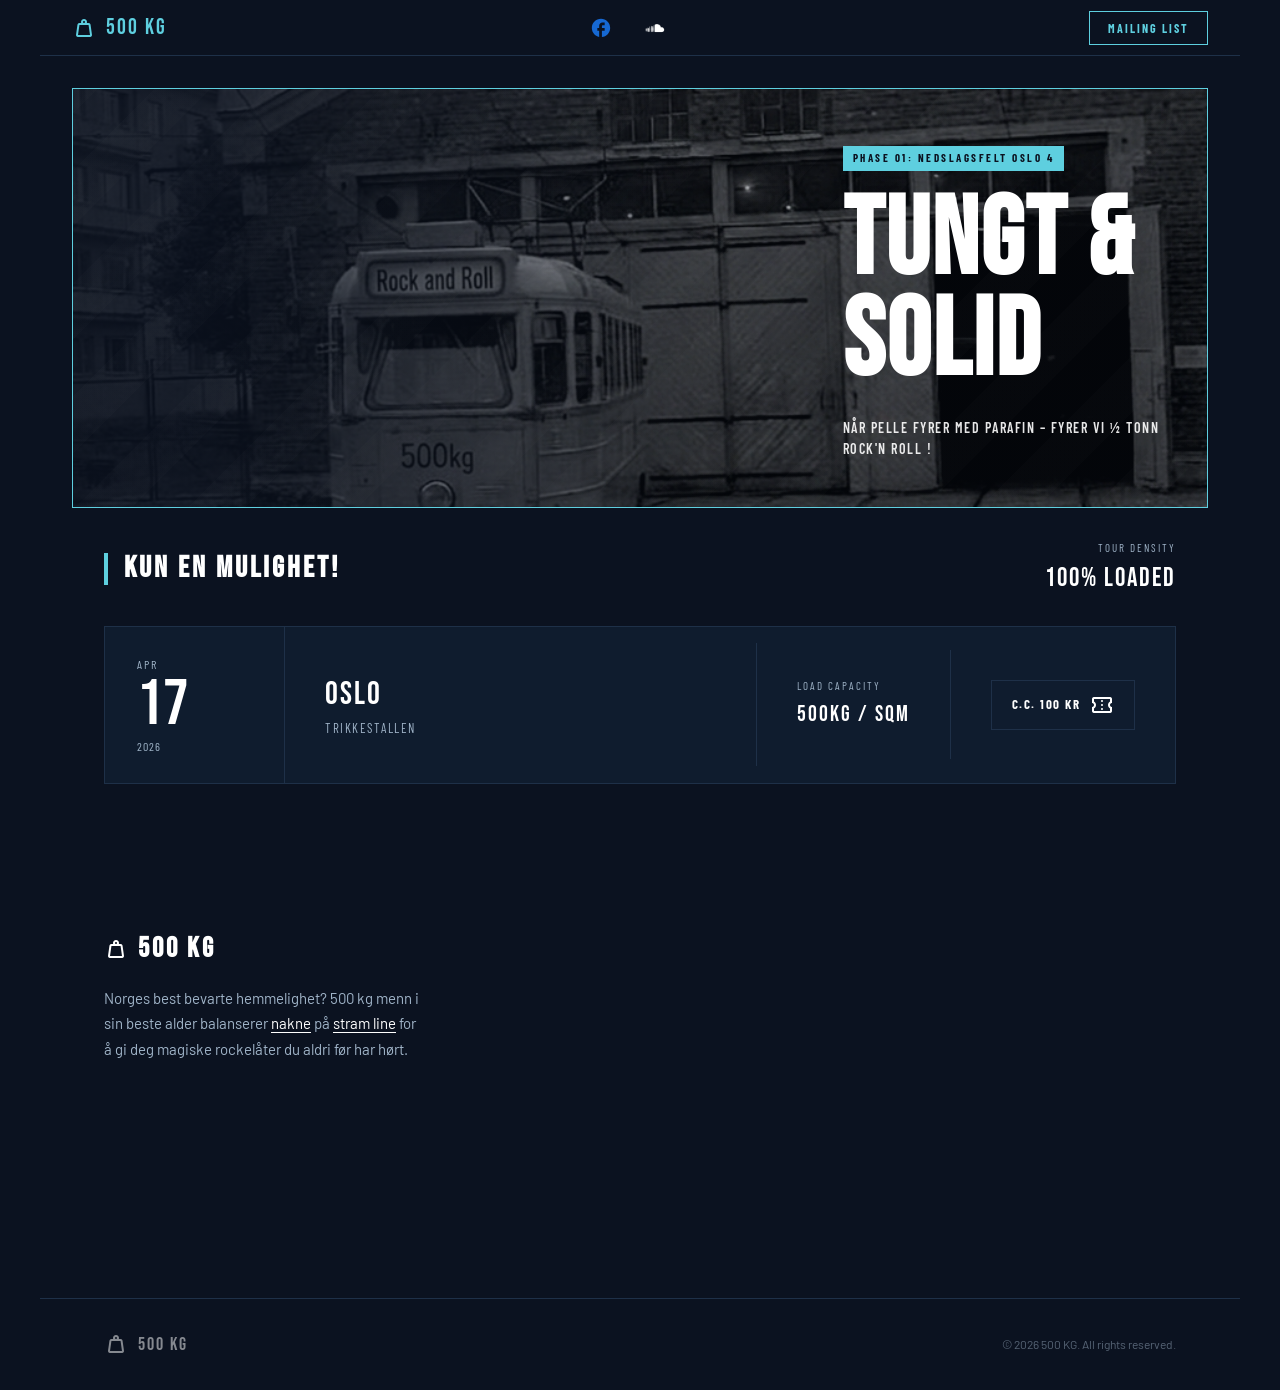
==== public/index.html @ 01663d3d "Første odernlige oppdatering" ====
<!DOCTYPE html>
<html lang="no">

<head>
    <meta charset="UTF-8" />
    <meta name="viewport" content="width=device-width, initial-scale=1.0" />
    <title>500 KG</title>
    <link rel="preconnect" href="https://fonts.googleapis.com" />
    <link rel="preconnect" href="https://fonts.gstatic.com" crossorigin />
    <link
        href="https://fonts.googleapis.com/css2?family=Bebas+Neue&family=Barlow+Condensed:wght@400;600;700&family=Barlow:wght@400;600&display=swap"
        rel="stylesheet" />
    <link
        href="https://fonts.googleapis.com/css2?family=Material+Symbols+Outlined:wght,FILL@100..700,0..1&amp;display=swap"
        rel="stylesheet" />
    <link
        href="https://fonts.googleapis.com/css2?family=Material+Symbols+Outlined:wght,FILL@100..700,0..1&amp;display=swap"
        rel="stylesheet" />
    <link rel="stylesheet" href="styles.css" />
</head>

<body>
    <div class="container">

        <!-- NAV -->
        <nav>
            <a href="#" class="nav-logo">
                <span class="material-symbols-outlined text-4xl font-black text-primary">weight</span>
                500 KG
            </a>

            <ul class="nav-links">
                <li><a href="https://fb.me/e/9AkBjSHgN" alt="Se arrangementet på facebook"><img
                            src="images/facebook.svg" alt="Facebook"></a></li>
                <li><a href="https://soundcloud.com/500kg-752015410?utm_source=clipboard&utm_medium=text&utm_campaign=social_sharing"
                        alt="Besøk oss på Soundcloud"></a><img src="images/soundcloud-icon.png" alt="Soundcloud"></a>
                </li>

            </ul>

            <a href="#mailing" class="btn-mailing">Mailing List</a>
        </nav>

        <!-- HERO -->
        <section class="hero">
            <div
                class="hero-bg  absolute inset-0 grayscale opacity-50 transition-transform duration-700 group-hover:scale-105">
            </div>
            <div class="hero-content">
                <div class="hero-tag">Phase 01: Nedslagsfelt Oslo 4</div>
                <h1>Tungt &amp;<br>Solid</h1>
                <p class="hero-sub">
                    Når Pelle fyrer med parafin – fyrer vi ½ tonn<br>
                    rock'n roll !
                </p>
            </div>
        </section>

        <!-- UPCOMING IMPACTS -->
        <section class="upcoming" id="tour">
            <div class="upcoming-header">
                <h2>Kun en mulighet!</h2>
                <div class="tour-density">
                    <div class="label">Tour Density</div>
                    <div class="value">100% Loaded</div>
                </div>
            </div>

            <div class="event-card">
                <div class="event-date">
                    <div class="month">APR</div>
                    <div class="day">17</div>
                    <div class="year">2026</div>
                </div>

                <div class="event-venue">
                    <div class="city">Oslo</div>
                    <div class="location">Trikkestallen</div>
                </div>

                <div class="event-capacity">
                    <div class="cap-label">Load Capacity</div>
                    <div class="cap-value">500KG / SQM</div>
                </div>

                <div class="event-ticket">
                    <a href="#" class="btn-ticket">
                        C.C. 100 KR
                        <span class="material-symbols-outlined">confirmation_number</span>
                    </a>
                </div>
            </div>
        </section>


        <!-- ABOUT -->
        <section class="about" id="music">
            <div class="about-text">
                <h2>
                    <span class="material-symbols-outlined text-4xl font-black text-primary">weight</span>
                    500 KG
                </h2>
                <p>
                    Norges best bevarte hemmelighet? 500 kg menn i sin beste alder balanserer
                    <a class="underline decoration-1"
                        href="https://soundcloud.com/500kg-752015410/naken-promo-4?in=500kg-752015410/sets/500kg-promo">nakne</a>
                    på
                    <a class="underline decoration-1"
                        href="https://soundcloud.com/500kg-752015410/stram-line-promo-5?in=500kg-752015410/sets/500kg-promo">stram
                        line</a>
                    for å gi deg magiske rockelåter du aldri før har hørt.
                </p>
            </div>

            <div class="soundcloud-embed">
                <iframe width="100%" height="300" scrolling="no" frameborder="no" allow="autoplay"
                    src="https://w.soundcloud.com/player/?url=https%3A//api.soundcloud.com/playlists/soundcloud%253Aplaylists%253A2199288764&color=%2354A0C2&auto_play=false&hide_related=false&show_comments=true&show_user=true&show_reposts=false&show_teaser=true&visual=true">
                </iframe>
            </div>
        </section>


        <!-- FOOTER -->
        <footer>
            <div class="footer-logo">
                <span class="material-symbols-outlined text-4xl font-black text-primary">weight</span>
                500 KG
            </div>
            <p>&copy; 2026 500 KG. All rights reserved.</p>
        </footer>

    </div>
</body>

</html>
---- public/styles.css ----
.container {
    max-width: 1200px;
    margin: 0 auto;
}

*,
*::before,
*::after {
    box-sizing: border-box;
    margin: 0;
    padding: 0;
}

:root {
    --bg: #0b1220;
    --bg2: #0e1828;
    --accent: #5ecfdf;
    --text: #ffffff;
    --muted: #a0b4c8;
    --border: #1e3048;
    --card-bg: #0f1c2e;
}

body {
    background-color: var(--bg);
    color: var(--text);
    font-family: 'Barlow', sans-serif;
    font-size: 16px;
    line-height: 1.5;
}

/* ── NAV ── */
nav {
    display: flex;
    align-items: center;
    justify-content: space-between;
    padding: 0 32px;
    height: 56px;
    background: var(--bg);
    border-bottom: 1px solid var(--border);
    position: sticky;
    top: 0;
    z-index: 100;
}

.nav-logo {
    display: flex;
    align-items: center;
    gap: 10px;
    font-family: 'Bebas Neue', sans-serif;
    font-size: 22px;
    letter-spacing: 2px;
    color: var(--accent);
    text-decoration: none;
}

.nav-logo svg {
    width: 22px;
    height: 22px;
    fill: var(--accent);
}

.nav-links {
    display: flex;
    gap: 32px;
    list-style: none;
    align-items: center;
}

.nav-links img {
    height: 22px;
    width: auto;
    display: block;
}

.nav-links a {
    color: var(--text);
    text-decoration: none;
    font-family: 'Barlow Condensed', sans-serif;
    font-weight: 600;
    font-size: 13px;
    letter-spacing: 2px;
    text-transform: uppercase;
    opacity: 0.85;
    transition: opacity 0.2s;
}

.nav-links a:hover {
    opacity: 1;
}

.btn-mailing {
    font-family: 'Barlow Condensed', sans-serif;
    font-weight: 700;
    font-size: 12px;
    letter-spacing: 2px;
    text-transform: uppercase;
    color: var(--accent);
    border: 1.5px solid var(--accent);
    background: transparent;
    padding: 7px 18px;
    cursor: pointer;
    transition: background 0.2s, color 0.2s;
    text-decoration: none;
}

.btn-mailing:hover {
    background: var(--accent);
    color: var(--bg);
}

/* ── HERO ── */
.hero {
    position: relative;
    margin: 32px;
    border: 1.5px solid var(--accent);
    overflow: hidden;
    min-height: 420px;
    display: flex;
    align-items: flex-end;
    justify-content: flex-end;
}

.hero-bg {
    position: absolute;
    inset: 0;
    background:
        linear-gradient(to right, rgba(11, 18, 32, 0.85) 10%, rgba(11, 18, 32, 0.3) 55%),
        url('images/oie_SEh1Wg2NBtnI.png') center/cover no-repeat;
    background-color: #1a2a3a;
}

/* Fallback gradient when no image is present */
.hero-bg::after {
    content: '';
    position: absolute;
    inset: 0;
    background: repeating-linear-gradient(-45deg,
            transparent,
            transparent 40px,
            rgba(255, 255, 255, 0.01) 40px,
            rgba(255, 255, 255, 0.01) 80px);
}

.hero-content {
    position: relative;
    z-index: 1;
    padding: 48px;


}

.hero-tag {
    display: inline-block;
    background: var(--accent);
    color: var(--bg);
    font-family: 'Barlow Condensed', sans-serif;
    font-weight: 700;
    font-size: 11px;
    letter-spacing: 2.5px;
    text-transform: uppercase;
    padding: 4px 10px;
    margin-bottom: 20px;
}

.hero h1 {
    font-family: 'Bebas Neue', sans-serif;
    font-size: clamp(64px, 9vw, 110px);
    line-height: 0.92;
    letter-spacing: 2px;
    text-transform: uppercase;
    margin-bottom: 24px;
}

.hero-sub {
    font-family: 'Barlow Condensed', sans-serif;
    font-weight: 600;
    font-size: 14px;
    letter-spacing: 1.5px;
    text-transform: uppercase;
    max-width: 440px;
    line-height: 1.5;
    opacity: 0.9;
}

/* ── ABOUT ── */
.about {
    display: grid;
    grid-template-columns: 1fr 1fr;
    gap: 48px;
    padding: 64px;
}

.about-text h2 {
    display: flex;
    align-items: center;
    gap: 10px;
    font-family: 'Bebas Neue', sans-serif;
    font-size: 28px;
    letter-spacing: 3px;
    margin-bottom: 16px;
}

.about-text h2 svg {
    width: 22px;
    height: 22px;
    fill: var(--accent);
}

.about-text p {
    color: var(--muted);
    font-size: 15px;
    line-height: 1.7;
    max-width: 320px;
}

.about-text a {
    color: var(--text);
    text-decoration: underline;
    text-underline-offset: 3px;
}

.soundcloud-embed {
    width: 100%;
    overflow: hidden;
}

/* ── UPCOMING ── */
.upcoming {
    padding: 0 64px 80px;
}

.upcoming-header {
    display: flex;
    align-items: center;
    justify-content: space-between;
    margin-bottom: 28px;
}

.upcoming-header h2 {
    display: flex;
    align-items: center;
    gap: 16px;
    font-family: 'Bebas Neue', sans-serif;
    font-size: 30px;
    letter-spacing: 3px;
    text-transform: uppercase;
}

.upcoming-header h2::before {
    content: '';
    display: block;
    width: 4px;
    height: 32px;
    background: var(--accent);
}

.tour-density {
    text-align: right;
}

.tour-density .label {
    font-family: 'Barlow Condensed', sans-serif;
    font-size: 11px;
    letter-spacing: 2px;
    text-transform: uppercase;
    color: var(--muted);
    margin-bottom: 2px;
}

.tour-density .value {
    font-family: 'Bebas Neue', sans-serif;
    font-size: 26px;
    letter-spacing: 2px;
    color: var(--text);
}

/* ── EVENT CARD ── */
.event-card {
    display: grid;
    grid-template-columns: 180px 1fr auto auto;
    align-items: center;
    border: 1px solid var(--border);
    background: var(--card-bg);
}

.event-date {
    padding: 28px 32px;
    border-right: 1px solid var(--border);
}

.event-date .month {
    font-family: 'Barlow Condensed', sans-serif;
    font-size: 12px;
    letter-spacing: 2px;
    text-transform: uppercase;
    color: var(--muted);
}

.event-date .day {
    font-family: 'Bebas Neue', sans-serif;
    font-size: 64px;
    line-height: 1;
    letter-spacing: 0;
}

.event-date .year {
    font-family: 'Barlow Condensed', sans-serif;
    font-size: 12px;
    letter-spacing: 1px;
    color: var(--muted);
}

.event-venue {
    padding: 28px 40px;
    border-right: 1px solid var(--border);
}

.event-venue .city {
    font-family: 'Bebas Neue', sans-serif;
    font-size: 32px;
    letter-spacing: 2px;
}

.event-venue .location {
    font-family: 'Barlow Condensed', sans-serif;
    font-size: 13px;
    letter-spacing: 1.5px;
    text-transform: uppercase;
    color: var(--muted);
}

.event-capacity {
    padding: 28px 40px;
    border-right: 1px solid var(--border);
}

.event-capacity .cap-label {
    font-family: 'Barlow Condensed', sans-serif;
    font-size: 11px;
    letter-spacing: 2px;
    text-transform: uppercase;
    color: var(--muted);
    margin-bottom: 4px;
}

.event-capacity .cap-value {
    font-family: 'Bebas Neue', sans-serif;
    font-size: 22px;
    letter-spacing: 2px;
}

.event-ticket {
    padding: 28px 40px;
}

.btn-ticket {
    display: flex;
    align-items: center;
    gap: 10px;
    font-family: 'Barlow Condensed', sans-serif;
    font-weight: 700;
    font-size: 13px;
    letter-spacing: 1.5px;
    text-transform: uppercase;
    color: var(--text);
    background: var(--card-bg);
    border: 1.5px solid var(--border);
    padding: 12px 20px;
    cursor: pointer;
    transition: border-color 0.2s, color 0.2s;
    white-space: nowrap;
    text-decoration: none;
}

.btn-ticket:hover {
    border-color: var(--accent);
    color: var(--accent);
}

.btn-ticket svg {
    width: 16px;
    height: 16px;
    fill: currentColor;
}

/* ── FOOTER ── */
footer {
    border-top: 1px solid var(--border);
    padding: 32px 64px;
    display: flex;
    align-items: center;
    justify-content: space-between;
}

.footer-logo {
    display: flex;
    align-items: center;
    gap: 10px;
    font-family: 'Bebas Neue', sans-serif;
    font-size: 18px;
    letter-spacing: 2px;
    opacity: 0.5;
}

.footer-logo svg {
    width: 18px;
    height: 18px;
    fill: var(--accent);
    opacity: 0.5;
}

footer p {
    font-size: 12px;
    color: var(--muted);
    opacity: 0.5;
}

@media (max-width: 900px) {
    nav {
        padding: 0 16px;
    }

    .nav-links {
        gap: 16px;
    }

    .hero {
        margin: 16px;
    }

    .hero-content {
        padding: 32px 24px;
    }

    .about {
        grid-template-columns: 1fr;
        padding: 40px 24px;
    }

    .upcoming {
        padding: 0 24px 60px;
    }

    .event-card {
        grid-template-columns: 1fr 1fr;
        grid-template-rows: auto auto;
    }

    .event-capacity {
        border-right: none;
    }

    footer {
        padding: 24px;
        flex-direction: column;
        gap: 12px;
        text-align: center;
    }
}
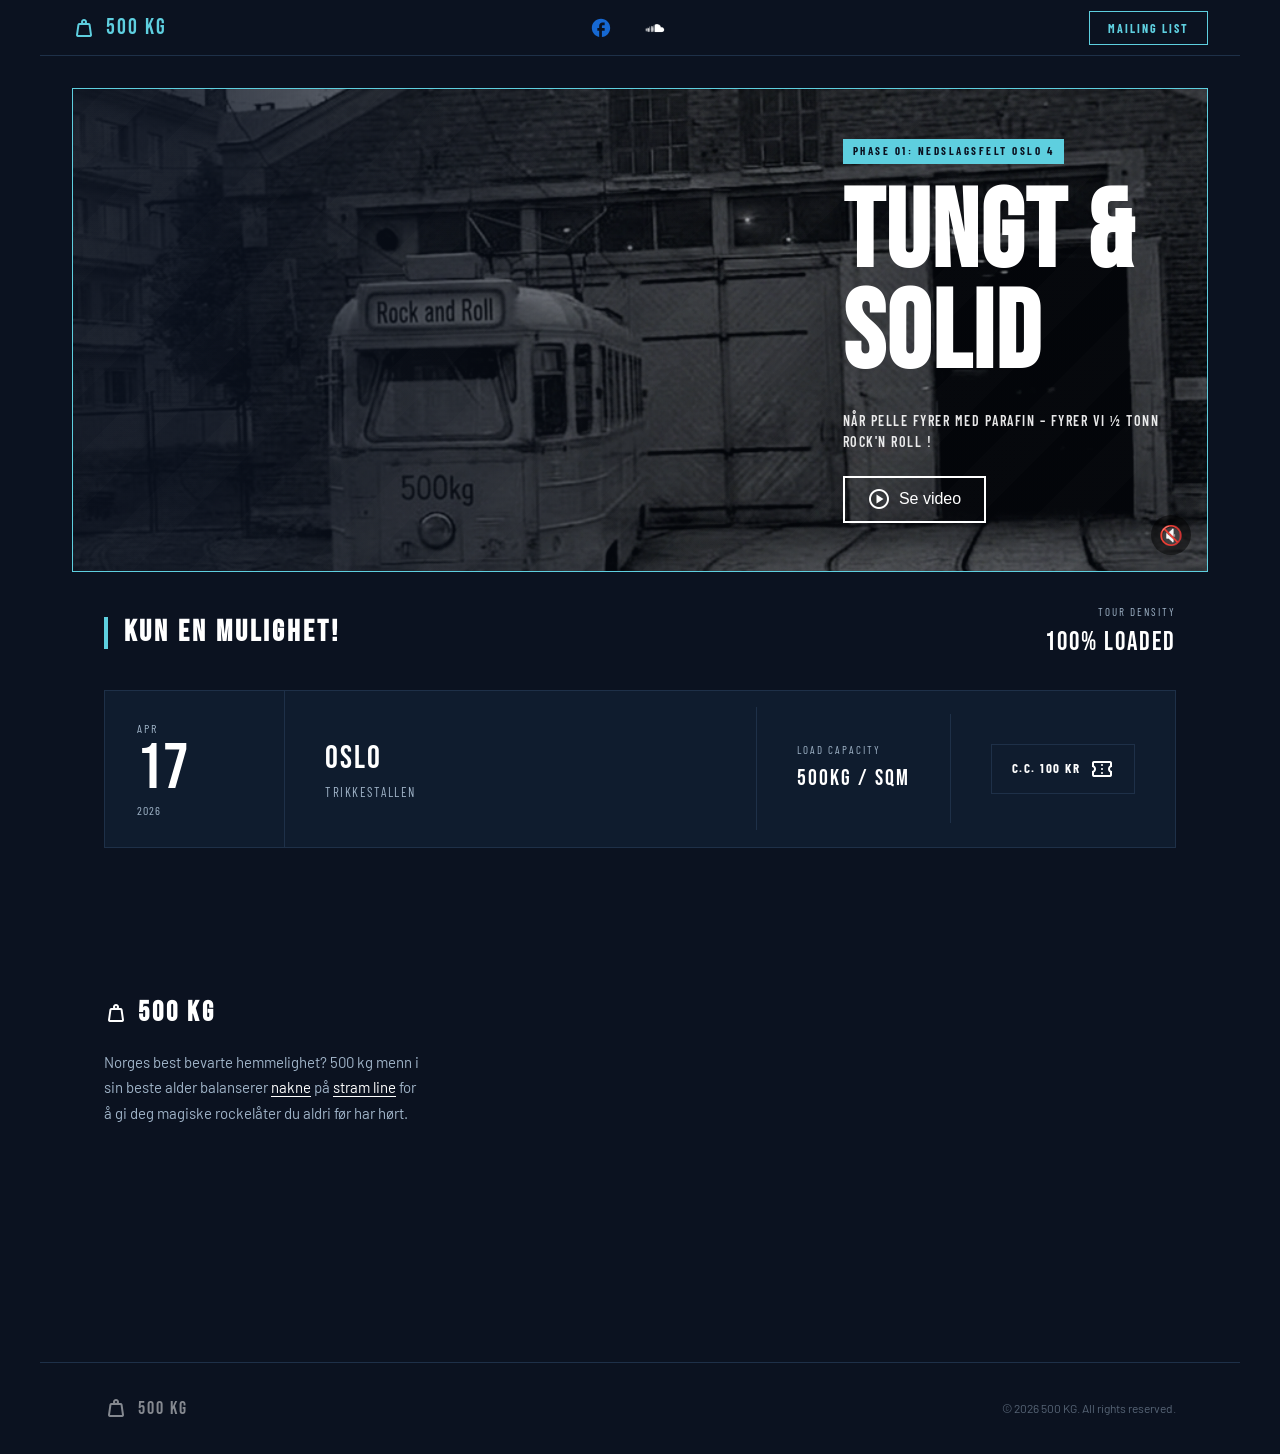
==== commit 93b9ed7a: "Rydder opp?" ====
--- a/public/index.html
+++ b/public/index.html
@@ -16,8 +16,131 @@
     <link
         href="https://fonts.googleapis.com/css2?family=Material+Symbols+Outlined:wght,FILL@100..700,0..1&amp;display=swap"
         rel="stylesheet" />
+        <style>
+  #myVideo {
+    transition: opacity 3s ease;
+  }
+  #myVideo.faded {
+    opacity: 0;
+  }
+  #muteBtn {
+    position: absolute;
+    bottom: 1rem;
+    right: 1rem;
+    z-index: 10;
+    background: rgba(0,0,0,0.5);
+    color: white;
+    border: none;
+    border-radius: 50%;
+    width: 2.5rem;
+    height: 2.5rem;
+    cursor: pointer;
+    font-size: 1.2rem;
+    display: flex;
+    align-items: center;
+    justify-content: center;
+  }
+
+  #videoModal {
+    display: none;
+    position: fixed;
+    inset: 0;
+    z-index: 1000;
+    background: rgba(0,0,0,0.9);
+    align-items: center;
+    justify-content: center;
+  }
+  #videoModal.open {
+    display: flex;
+  }
+  #videoModal .modal-inner {
+    position: relative;
+    width: 90vw;
+    max-width: 1280px;
+  }
+  #videoModal .modal-inner::before {
+    content: '';
+    display: block;
+    padding-top: 56.25%; /* 16:9 */
+  }
+  #modalVideo {
+    position: absolute;
+    inset: 0;
+    width: 100%;
+    height: 100%;
+  }
+  #modalClose {
+    position: absolute;
+    top: -2.5rem;
+    right: 0;
+    background: none;
+    border: none;
+    color: white;
+    font-size: 2rem;
+    cursor: pointer;
+    line-height: 1;
+  }
+
+  #playBtn {
+    margin-top: 1.5rem;
+    background: none;
+    border: 2px solid white;
+    color: white;
+    padding: 0.6rem 1.4rem;
+    font-size: 1rem;
+    cursor: pointer;
+    display: inline-flex;
+    align-items: center;
+    gap: 0.5rem;
+  }
+  #playBtn:hover {
+    background: white;
+    color: black;
+  }
+</style>
     <link rel="stylesheet" href="styles.css" />
 </head>
+<script>
+  document.addEventListener('DOMContentLoaded', () => {
+    const video = document.getElementById('myVideo');
+    const muteBtn = document.getElementById('muteBtn');
+    const modal = document.getElementById('videoModal');
+    const modalVideo = document.getElementById('modalVideo');
+    const playBtn = document.getElementById('playBtn');
+    const modalClose = document.getElementById('modalClose');
+
+    video.addEventListener('ended', () => {
+      video.classList.add('faded');
+    });
+
+    muteBtn.addEventListener('click', () => {
+      video.muted = !video.muted;
+      muteBtn.textContent = video.muted ? '🔇' : '🔊';
+    });
+
+    playBtn.addEventListener('click', () => {
+      modal.classList.add('open');
+      video.muted = true;
+      modalVideo.play();
+    });
+
+    function closeModal() {
+      modal.classList.remove('open');
+      modalVideo.pause();
+      modalVideo.currentTime = 0;
+    }
+
+    modalClose.addEventListener('click', closeModal);
+
+    modal.addEventListener('click', (e) => {
+      if (e.target === modal) closeModal();
+    });
+
+    document.addEventListener('keydown', (e) => {
+      if (e.key === 'Escape') closeModal();
+    });
+  });
+</script>
 
 <body>
     <div class="container">
@@ -45,6 +168,11 @@
         <section class="hero">
             <div
                 class="hero-bg  absolute inset-0 grayscale opacity-50 transition-transform duration-700 group-hover:scale-105">
+                <video autoplay muted playsinline id="myVideo">
+                    <source src="images/clip-short.webm" type="video/webm">-->
+                    <source src="images/clip-short.mp4" type="video/mp4">
+                </video>
+                <button id="muteBtn" aria-label="Toggle mute">🔇</button>
             </div>
             <div class="hero-content">
                 <div class="hero-tag">Phase 01: Nedslagsfelt Oslo 4</div>
@@ -53,8 +181,23 @@
                     Når Pelle fyrer med parafin – fyrer vi ½ tonn<br>
                     rock'n roll !
                 </p>
+                <button id="playBtn">
+                    <span class="material-symbols-outlined">play_circle</span>
+                    Se video
+                </button>
             </div>
         </section>
+
+        <!-- VIDEO MODAL -->
+        <div id="videoModal" role="dialog" aria-modal="true">
+            <div class="modal-inner">
+                <button id="modalClose" aria-label="Lukk">&times;</button>
+                <video id="modalVideo" controls playsinline>
+                    <source src="images/imeidig.webm" type="video/webm">
+                    <source src="images/imeidig.mp4" type="video/mp4">
+                </video>
+            </div>
+        </div>
 
         <!-- UPCOMING IMPACTS -->
         <section class="upcoming" id="tour">
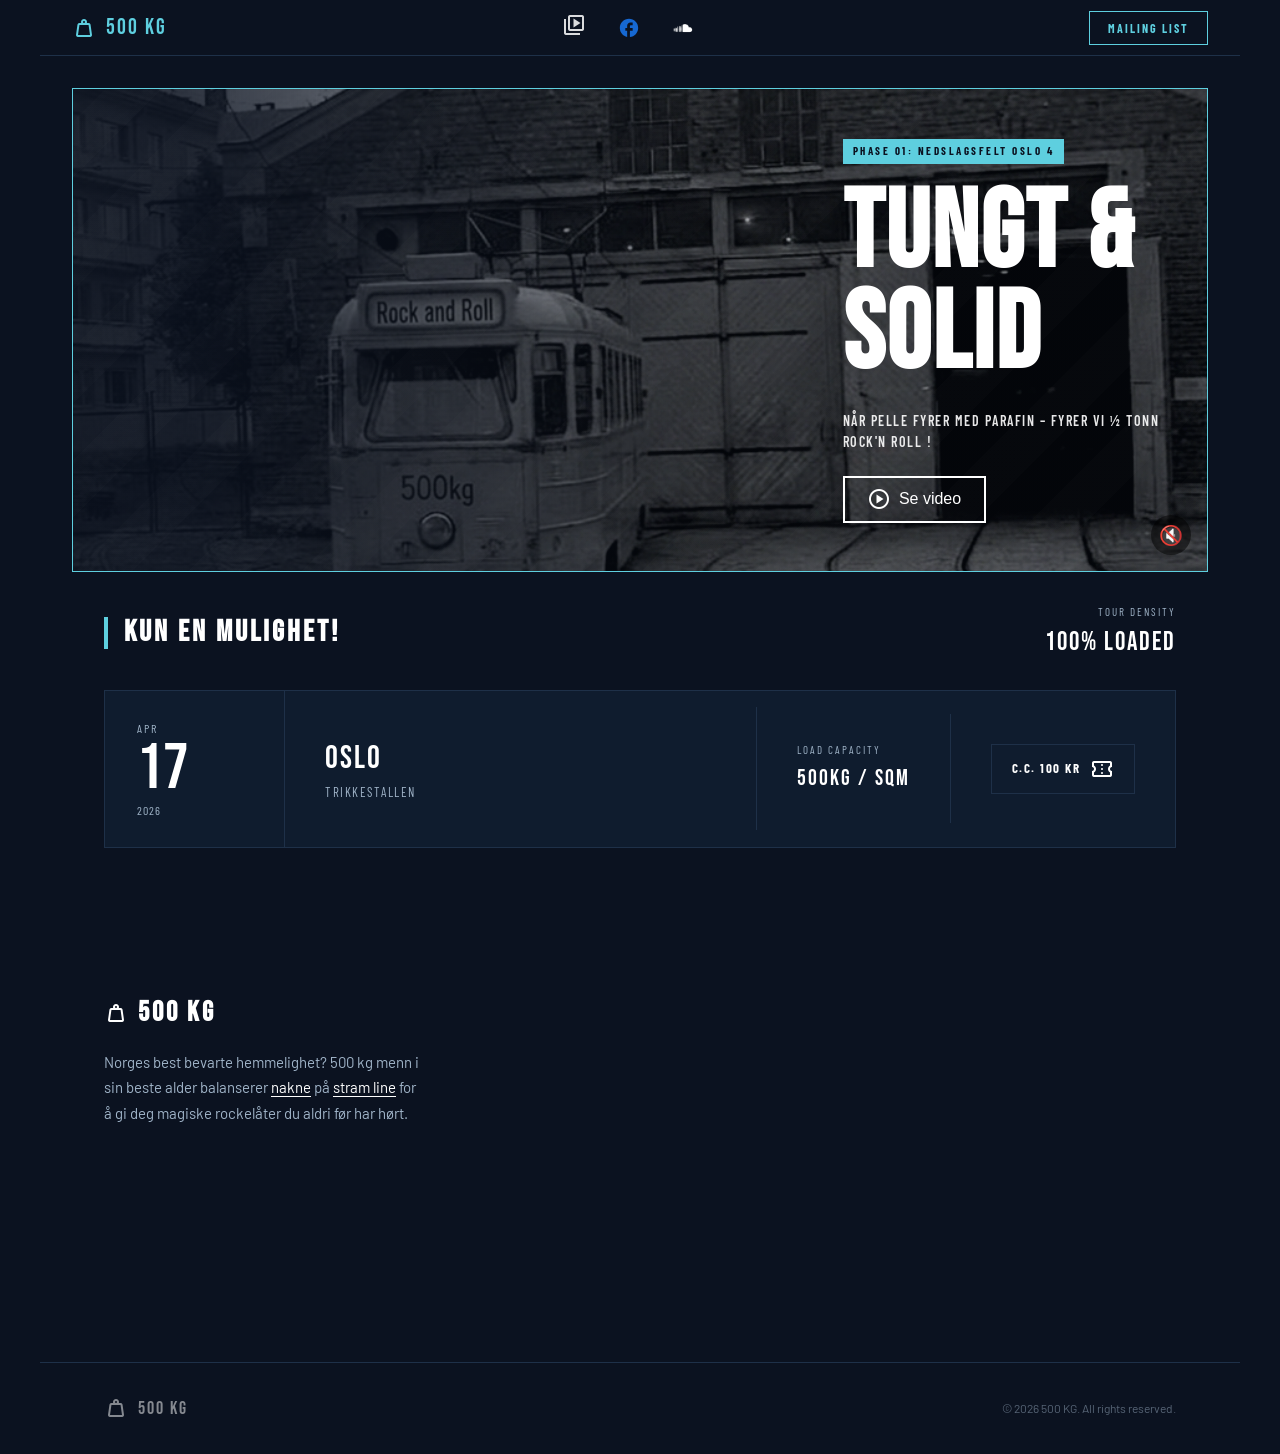
==== commit e4651210: "La til to nye videoer, og egen media side." ====
--- a/public/index.html
+++ b/public/index.html
@@ -153,6 +153,7 @@
             </a>
 
             <ul class="nav-links">
+                <li><a href="media.html" alt="Se media"><span class="material-symbols-outlined">video_library</span></a></li>
                 <li><a href="https://fb.me/e/9AkBjSHgN" alt="Se arrangementet på facebook"><img
                             src="images/facebook.svg" alt="Facebook"></a></li>
                 <li><a href="https://soundcloud.com/500kg-752015410?utm_source=clipboard&utm_medium=text&utm_campaign=social_sharing"
